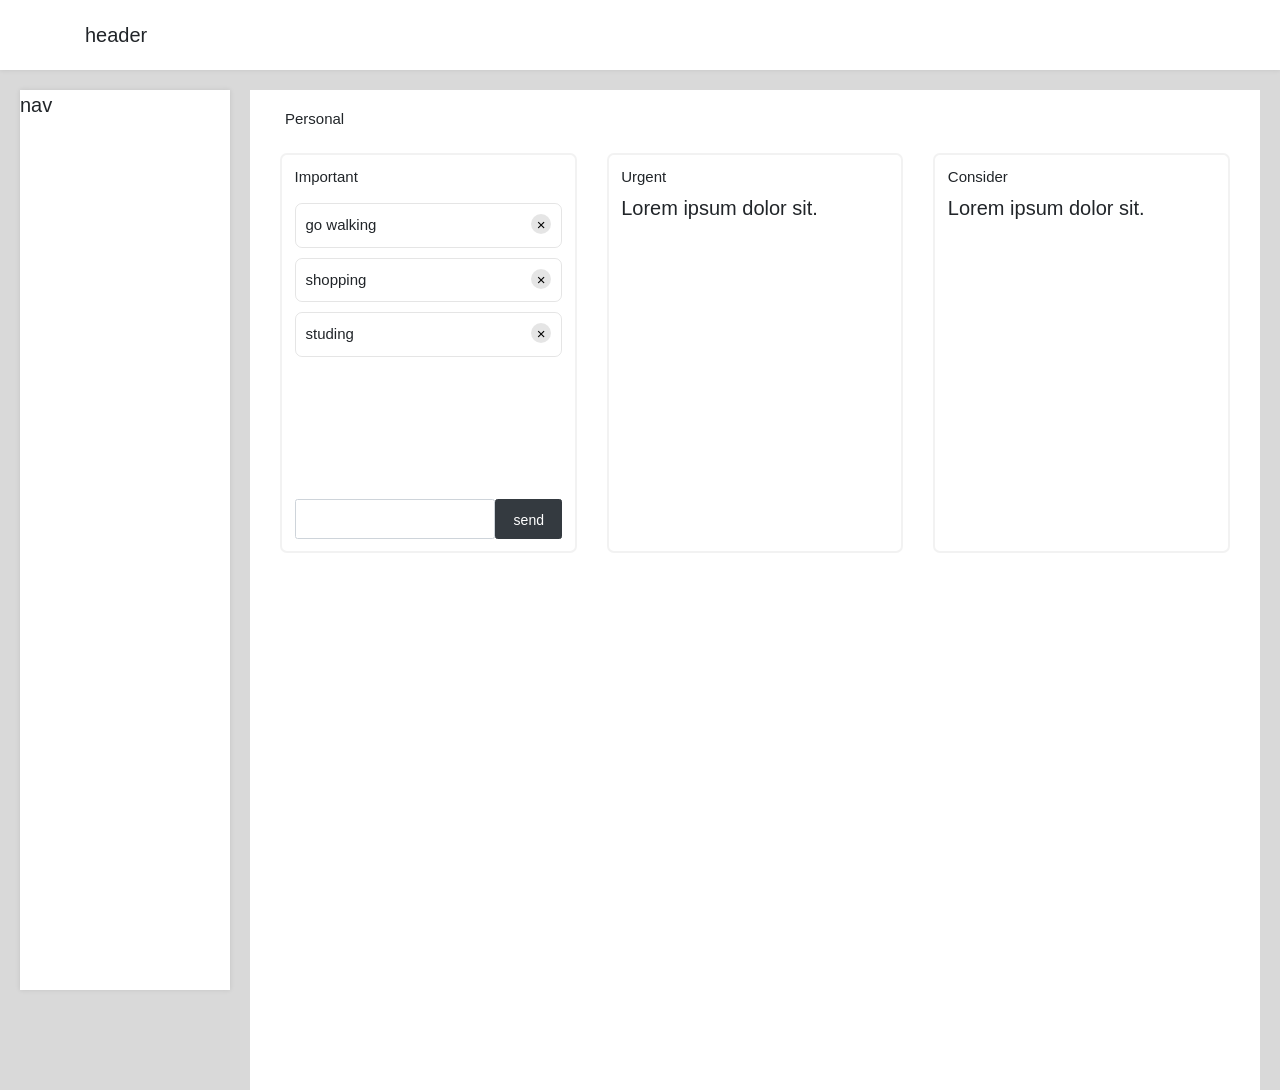
==== index.html @ 95eb4b34 "27_10_2019_first" ====
<!DOCTYPE html>
<html lang="en">

<head>
    <meta charset="UTF-8">
    <meta name="viewport" content="width=device-width, initial-scale=1.0">
    <meta http-equiv="X-UA-Compatible" content="ie=edge">
    <title>plan lover project</title>
    <link rel="stylesheet" href="https://stackpath.bootstrapcdn.com/bootstrap/4.3.1/css/bootstrap.min.css" integrity="sha384-ggOyR0iXCbMQv3Xipma34MD+dH/1fQ784/j6cY/iJTQUOhcWr7x9JvoRxT2MZw1T" crossorigin="anonymous">
    <link rel="stylesheet" href="css/style.css">

</head>

<body>

    <div class="row">
        <header class="header">
            <div class="container">
                header
            </div>
        </header>
    </div>

    <div class="row nav-main">
        <nav class="nav col-md-2">
            nav
        </nav>

        <main class="main col-md-10">
            <div class="container main-content">
                <h4 class="category">Personal</h4>
                <div class="row">
                    <div class="col-md-4">
                        <div class="card" id="important">
                            <div class="card-body">
                                <h5 class="card-title">Important</h5>
                                <ul class="task">
                                    <li class="task-item">go walking
                                        <button class="remove-item">&times;</button>
                                    </li>
                                    <li class="task-item">shopping
                                        <button class="remove-item">&times;</button>
                                    </li>
                                    <li class="task-item">studing
                                        <button class="remove-item">&times;</button>
                                    </li>
                                </ul>
                                <form class="form-inline form-commit">
                                    <input type="text" class="form-control w-75">
                                    <input type="submit" class="btn btn-dark commit" value="send">
                                </form>
                            </div>
                        </div>
                    </div>
                    <div class="col-md-4">
                        <div class="card" id="urgent">
                            <div class="card-body">
                                <h5 class="card-title">Urgent</h5>
                                <p class="card-text">
                                    Lorem ipsum dolor sit.
                                </p>
                            </div>
                        </div>
                    </div>
                    <div class="col-md-4">
                        <div class="card" id="consider">
                            <div class="card-body">
                                <h5 class="card-title">Consider</h5>
                                <p class="card-text">
                                    Lorem ipsum dolor sit.
                                </p>
                            </div>
                        </div>
                    </div>


                </div>
            </div>
        </main>
    </div>




    <script src="js/script.js"></script>
</body>

</html>
---- css/style.css ----
/* variables */

:root {
    --white-light: #d9d9d9;
    --box-shadow: 0 0 5px rgba(0, 0, 0, 0.1);
}


/* reset */

*,
*::before,
*::after {
    margin: 0;
    padding: 0;
    box-sizing: border-box;
}

.row {
    margin-right: 0px;
    margin-left: 0px;
}

html {
    font-size: 10px;
}

body {
    background-color: var(--white-light);
}

.header {
    background-color: #fff;
    padding: 2rem;
    font-size: 2rem;
    width: 100%;
    box-shadow: var(--box-shadow);
}

.nav-main {
    font-size: 20px;
    margin-top: 2rem;
    padding-left: 2rem;
}

.nav {
    height: 100vh;
    box-shadow: var(--box-shadow);
    background-color: #fff;
}

.main {
    padding: 0rem 2rem;
}

.main-content {
    background-color: #fff;
    height: 1000px;
}


/* card */

.category {
    padding: 2rem;
    font-size: 1.5rem;
}

.card {
    min-height: 400px;
    border: 2px solid rgba(0, 0, 0, 0.05);
    border-radius: 7px;
}

.card-body {
    display: flex;
    flex-direction: column;
}

.card-title {
    font-size: 1.5rem;
}

ul.task {
    list-style: none;
}

ul.task li.task-item {
    border: 1px solid rgba(0, 0, 0, 0.1);
    border-radius: 7px;
    font-size: 1.5rem;
    padding: 1rem;
    margin-top: 1rem;
    display: flex;
}

.remove-item {
    width: 20px;
    height: 20px;
    background-color: rgba(0, 0, 0, 0.1);
    border-radius: 50%;
    border: none;
    outline: none;
    margin-left: auto;
    /* display: flex;
    align-items: center;
    justify-content: center; */
}

#important:hover {
    border-width: 2px;
    border-color: var(--danger);
}

#urgent:hover {
    border-width: 2px;
    border-color: var(--warning);
}

#consider:hover {
    border-width: 2px;
    border-color: var(--success);
}


/* form commit */

.form-commit {
    display: flex;
    margin-top: auto;
}

.form-commit input {
    flex: 4;
    padding: 1rem;
    height: 40px;
}

.form-commit .commit {
    flex: 1;
    font-size: 1.4rem;
}
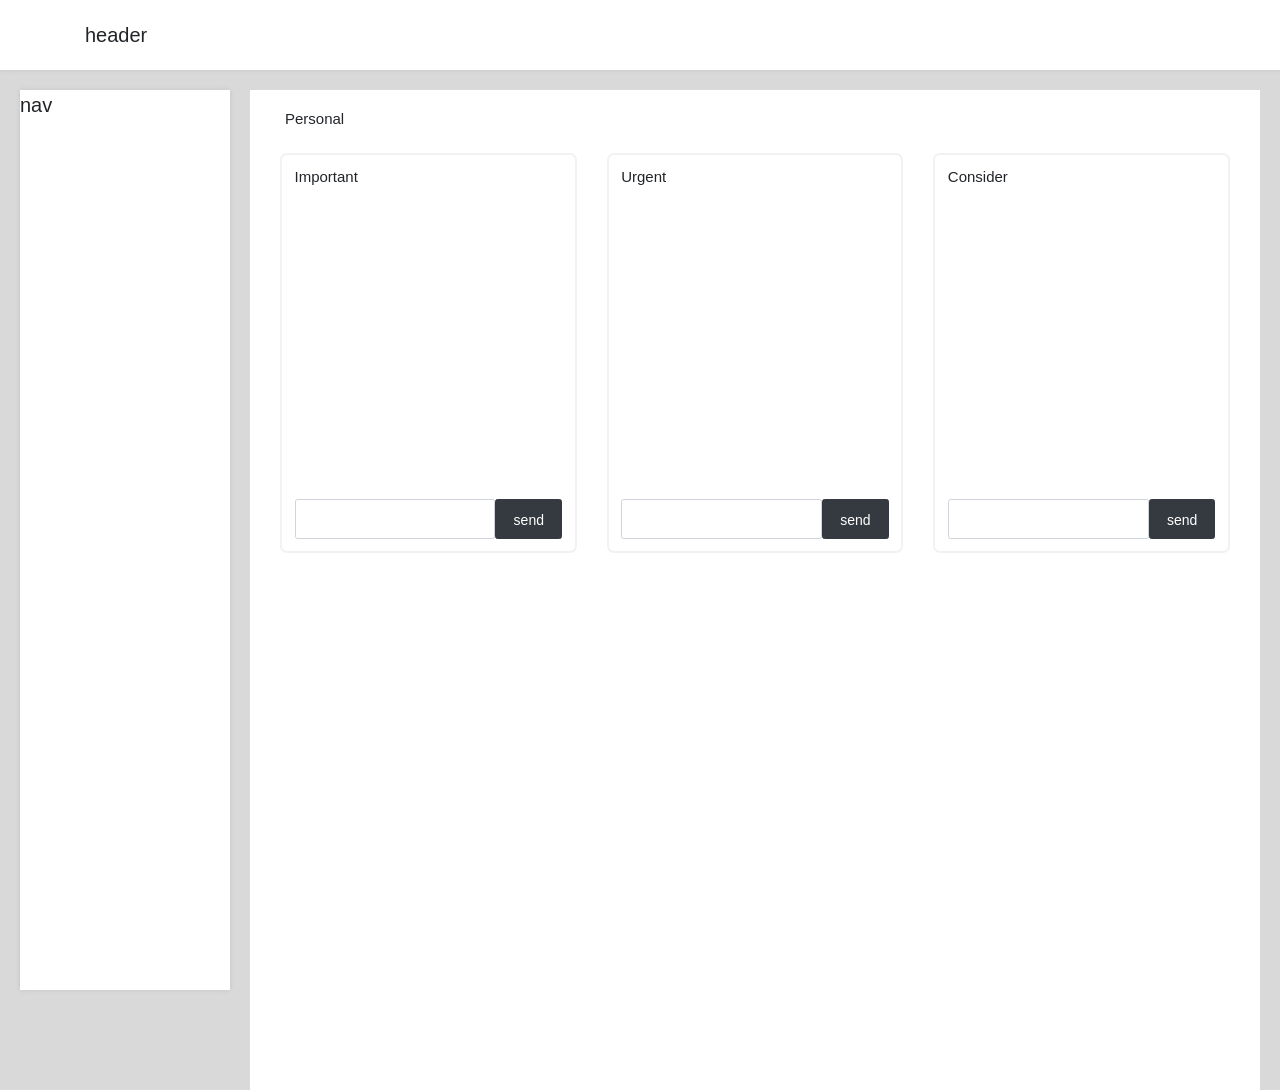
==== commit 758fbdf8: "27_10_2019_second" ====
--- a/index.html
+++ b/index.html
@@ -29,21 +29,13 @@
         <main class="main col-md-10">
             <div class="container main-content">
                 <h4 class="category">Personal</h4>
-                <div class="row">
+                <div class="row" id="card-holder">
                     <div class="col-md-4">
                         <div class="card" id="important">
                             <div class="card-body">
                                 <h5 class="card-title">Important</h5>
                                 <ul class="task">
-                                    <li class="task-item">go walking
-                                        <button class="remove-item">&times;</button>
-                                    </li>
-                                    <li class="task-item">shopping
-                                        <button class="remove-item">&times;</button>
-                                    </li>
-                                    <li class="task-item">studing
-                                        <button class="remove-item">&times;</button>
-                                    </li>
+
                                 </ul>
                                 <form class="form-inline form-commit">
                                     <input type="text" class="form-control w-75">
@@ -56,9 +48,13 @@
                         <div class="card" id="urgent">
                             <div class="card-body">
                                 <h5 class="card-title">Urgent</h5>
-                                <p class="card-text">
-                                    Lorem ipsum dolor sit.
-                                </p>
+                                <ul class="task">
+
+                                </ul>
+                                <form class="form-inline form-commit">
+                                    <input type="text" class="form-control w-75">
+                                    <input type="submit" class="btn btn-dark commit" value="send">
+                                </form>
                             </div>
                         </div>
                     </div>
@@ -66,9 +62,13 @@
                         <div class="card" id="consider">
                             <div class="card-body">
                                 <h5 class="card-title">Consider</h5>
-                                <p class="card-text">
-                                    Lorem ipsum dolor sit.
-                                </p>
+                                <ul class="task">
+
+                                </ul>
+                                <form class="form-inline form-commit">
+                                    <input type="text" class="form-control w-75">
+                                    <input type="submit" class="btn btn-dark commit" value="send">
+                                </form>
                             </div>
                         </div>
                     </div>
--- a/css/style.css
+++ b/css/style.css
@@ -86,7 +86,7 @@
 }
 
 ul.task li.task-item {
-    border: 1px solid rgba(0, 0, 0, 0.1);
+    border: 2px solid rgba(0, 0, 0, 0.05);
     border-radius: 7px;
     font-size: 1.5rem;
     padding: 1rem;
@@ -107,17 +107,17 @@
     justify-content: center; */
 }
 
-#important:hover {
+#important .task-item:hover {
     border-width: 2px;
     border-color: var(--danger);
 }
 
-#urgent:hover {
+#urgent .task-item:hover {
     border-width: 2px;
     border-color: var(--warning);
 }
 
-#consider:hover {
+#consider .task-item:hover {
     border-width: 2px;
     border-color: var(--success);
 }
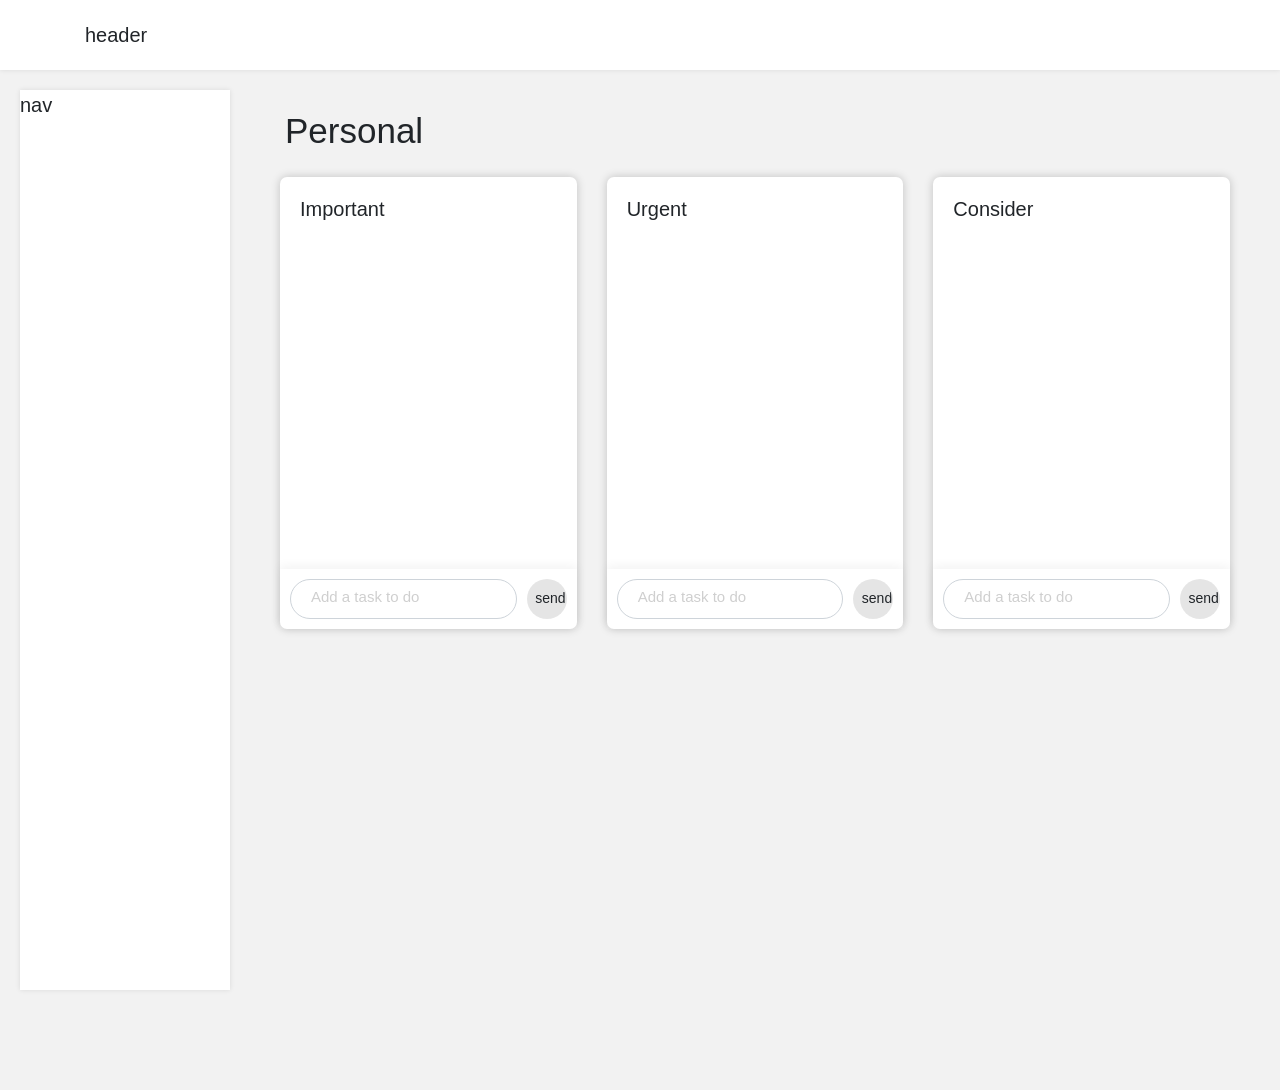
==== commit 76af6a0e: "28_10_2019_second" ====
--- a/index.html
+++ b/index.html
@@ -38,8 +38,8 @@
 
                                 </ul>
                                 <form class="form-inline form-commit">
-                                    <input type="text" class="form-control w-75">
-                                    <input type="submit" class="btn btn-dark commit" value="send">
+                                    <input type="text" class="form-control w-75" placeholder="Add a task to do">
+                                    <input type="submit" class="btn commit" value="send">
                                 </form>
                             </div>
                         </div>
@@ -52,8 +52,8 @@
 
                                 </ul>
                                 <form class="form-inline form-commit">
-                                    <input type="text" class="form-control w-75">
-                                    <input type="submit" class="btn btn-dark commit" value="send">
+                                    <input type="text" class="form-control w-75" placeholder="Add a task to do">
+                                    <input type="submit" class="btn commit" value="send">
                                 </form>
                             </div>
                         </div>
@@ -66,8 +66,8 @@
 
                                 </ul>
                                 <form class="form-inline form-commit">
-                                    <input type="text" class="form-control w-75">
-                                    <input type="submit" class="btn btn-dark commit" value="send">
+                                    <input type="text" class="form-control w-75" placeholder="Add a task to do">
+                                    <input type="submit" class="btn commit" value="send">
                                 </form>
                             </div>
                         </div>
@@ -82,6 +82,7 @@
 
 
 
+    <script src="js/function.js"></script>
     <script src="js/script.js"></script>
 </body>
 
--- a/css/style.css
+++ b/css/style.css
@@ -1,7 +1,7 @@
 /* variables */
 
 :root {
-    --white-light: #d9d9d9;
+    --white-light: rgba(0, 0, 0, 0.05);
     --box-shadow: 0 0 5px rgba(0, 0, 0, 0.1);
 }
 
@@ -54,7 +54,7 @@
 }
 
 .main-content {
-    background-color: #fff;
+    
     height: 1000px;
 }
 
@@ -63,32 +63,44 @@
 
 .category {
     padding: 2rem;
-    font-size: 1.5rem;
+    font-size: 3.5rem;
 }
 
 .card {
     min-height: 400px;
     border: 2px solid rgba(0, 0, 0, 0.05);
     border-radius: 7px;
+    box-shadow: 0 0 10px rgba(0,0,0,0.2);
+    border: 0px;
+    
+    
 }
 
 .card-body {
     display: flex;
     flex-direction: column;
+    padding: 0px;
 }
 
 .card-title {
-    font-size: 1.5rem;
+    font-size: 2rem;
+    padding: 2rem 2rem;
 }
 
 ul.task {
     list-style: none;
+    height: 300px;
+    /* border: 2px solid red; */
+    padding: 1rem 2rem;
+    overflow-y: scroll;;
 }
 
 ul.task li.task-item {
-    border: 2px solid rgba(0, 0, 0, 0.05);
+    border: 1px solid rgba(0, 0, 0, 0.05);
     border-radius: 7px;
     font-size: 1.5rem;
+    transition: all .3s;
+
     padding: 1rem;
     margin-top: 1rem;
     display: flex;
@@ -107,19 +119,12 @@
     justify-content: center; */
 }
 
-#important .task-item:hover {
-    border-width: 2px;
-    border-color: var(--danger);
-}
-
-#urgent .task-item:hover {
-    border-width: 2px;
-    border-color: var(--warning);
-}
-
-#consider .task-item:hover {
-    border-width: 2px;
-    border-color: var(--success);
+#important .task-item:hover ,
+#urgent .task-item:hover ,
+#consider .task-item:hover
+{
+    border-width: 1px;
+    border-color: var(--primary);
 }
 
 
@@ -128,15 +133,58 @@
 .form-commit {
     display: flex;
     margin-top: auto;
+    justify-content: space-between;
+    margin-top: 1rem;
+    padding: 1rem;
+    box-shadow: 0 -3px 10px rgba(0,0,0,0.05);
 }
 
-.form-commit input {
-    flex: 4;
+
+.form-commit .form-control {
     padding: 1rem;
     height: 40px;
+    border-radius: 30px;
+    flex: 1; 
+}
+.form-commit .form-control::placeholder{
+    font-size: 1.5rem;
+    color: rgb(207, 207, 207);
+    text-indent: 10px;
 }
 
 .form-commit .commit {
-    flex: 1;
     font-size: 1.4rem;
-}+    width: 40px;
+    height: 40px;
+    border-radius: 50%;
+    margin-left: 1rem;
+    background-color: rgba(0, 0, 0, 0.1);
+    transition: all .3s;
+}
+.form-commit .commit:hover{
+    background-color: var(--primary);
+    color: #fff;
+}
+
+
+
+/* scrollbar */
+/* width */
+::-webkit-scrollbar {
+    width: 13px;
+  }
+  
+  /* Track */
+  ::-webkit-scrollbar-track {
+    background:rgba(0, 0, 0, 0.1); 
+  }
+  
+  /* Handle */
+  ::-webkit-scrollbar-thumb {
+    background: rgba(0,0,0,0.4); 
+  }
+  
+  /* Handle on hover */
+  ::-webkit-scrollbar-thumb:hover {
+    background: rgba(0,0,0,0.4); 
+  }
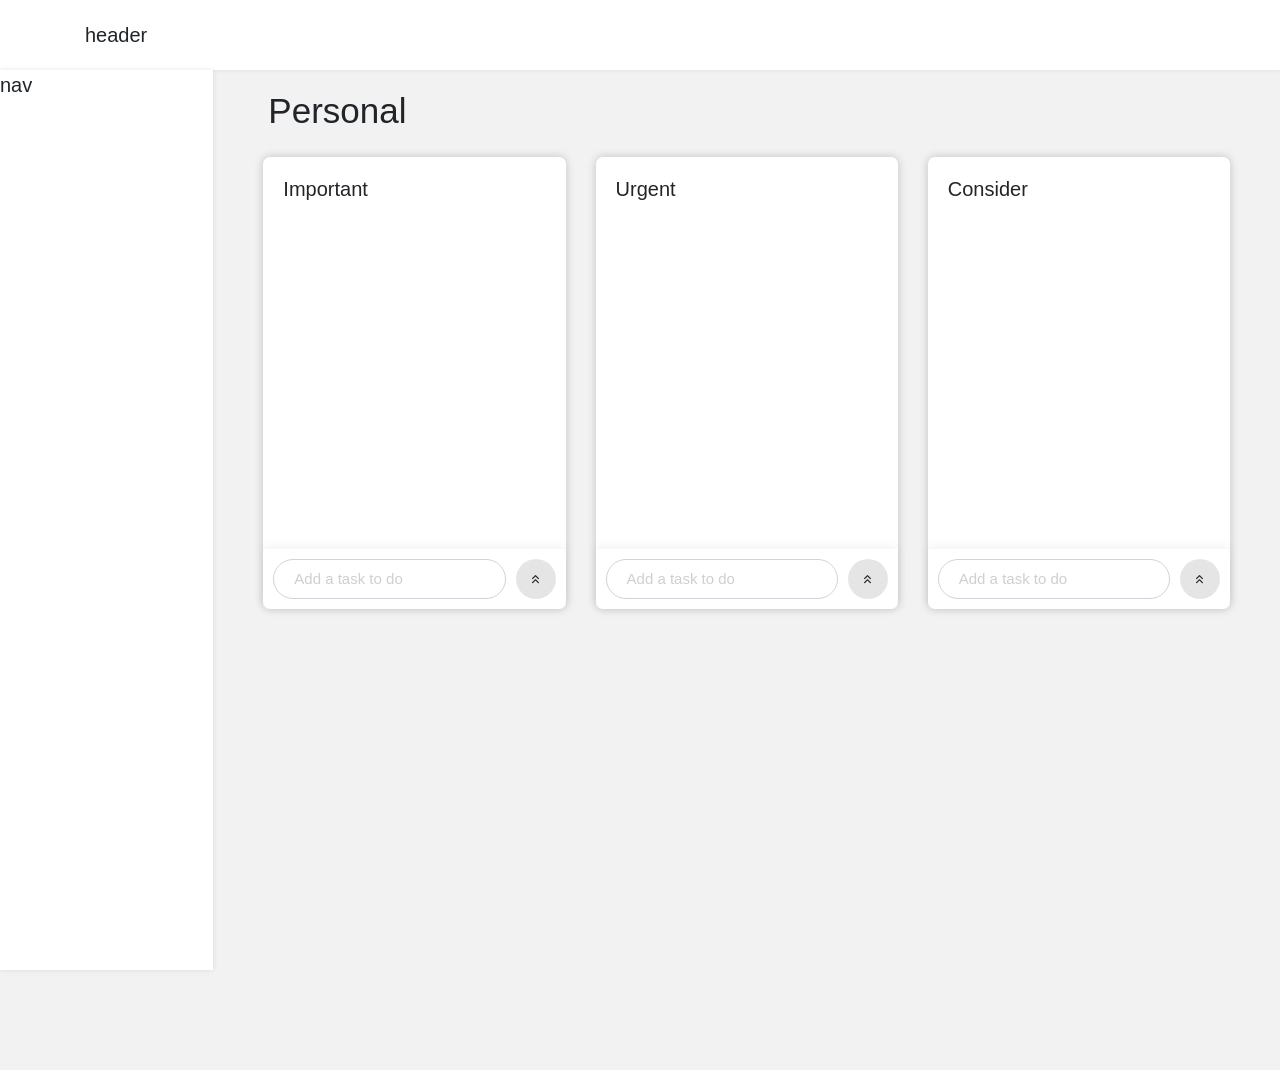
==== commit 0aab2eef: "29_10_2019" ====
--- a/index.html
+++ b/index.html
@@ -8,6 +8,7 @@
     <title>plan lover project</title>
     <link rel="stylesheet" href="https://stackpath.bootstrapcdn.com/bootstrap/4.3.1/css/bootstrap.min.css" integrity="sha384-ggOyR0iXCbMQv3Xipma34MD+dH/1fQ784/j6cY/iJTQUOhcWr7x9JvoRxT2MZw1T" crossorigin="anonymous">
     <link rel="stylesheet" href="css/style.css">
+    <link rel="stylesheet" href="icon/style.css">
 
 </head>
 
@@ -39,7 +40,7 @@
                                 </ul>
                                 <form class="form-inline form-commit">
                                     <input type="text" class="form-control w-75" placeholder="Add a task to do">
-                                    <input type="submit" class="btn commit" value="send">
+                                    <button type="submit" class="btn commit icon-chevrons-up" value=""></button>
                                 </form>
                             </div>
                         </div>
@@ -53,7 +54,7 @@
                                 </ul>
                                 <form class="form-inline form-commit">
                                     <input type="text" class="form-control w-75" placeholder="Add a task to do">
-                                    <input type="submit" class="btn commit" value="send">
+                                    <button type="submit" class="btn commit icon-chevrons-up" value=""></button>
                                 </form>
                             </div>
                         </div>
@@ -67,7 +68,7 @@
                                 </ul>
                                 <form class="form-inline form-commit">
                                     <input type="text" class="form-control w-75" placeholder="Add a task to do">
-                                    <input type="submit" class="btn commit" value="send">
+                                    <button type="submit" class="btn commit icon-chevrons-up" value=""></button>
                                 </form>
                             </div>
                         </div>
@@ -82,6 +83,7 @@
 
 
 
+    <script src="js/uuidv4.js"></script>
     <script src="js/function.js"></script>
     <script src="js/script.js"></script>
 </body>
--- a/css/style.css
+++ b/css/style.css
@@ -39,8 +39,8 @@
 
 .nav-main {
     font-size: 20px;
-    margin-top: 2rem;
-    padding-left: 2rem;
+    /* margin-top: 2rem; */
+    /* padding-left: 2rem; */
 }
 
 .nav {
@@ -145,11 +145,17 @@
     height: 40px;
     border-radius: 30px;
     flex: 1; 
+    font-size: 1.5rem;
+    text-indent: 1rem;
 }
 .form-commit .form-control::placeholder{
     font-size: 1.5rem;
     color: rgb(207, 207, 207);
     text-indent: 10px;
+}
+.form-commit .form-control:focus+.commit{
+    background-color: var(--primary);
+    color: #fff;
 }
 
 .form-commit .commit {
@@ -165,7 +171,29 @@
     background-color: var(--primary);
     color: #fff;
 }
-
+.remove-item{
+    display: flex;
+    align-items: center;
+    justify-content: center;
+}
+.remove-item::before{
+    
+    font-size: 1rem;
+    
+
+
+}
+.remove-item:hover{
+    background-color: var(--danger);
+    opacity: .8;
+    outline: none;
+}
+
+.remove-item:hover::before{
+    
+    color: #fff;
+    
+}
 
 
 /* scrollbar */
--- a/icon/style.css
+++ b/icon/style.css
@@ -0,0 +1,866 @@
+@font-face {
+  font-family: 'icomoon';
+  src:  url('icomoon.eot?i30ifi');
+  src:  url('icomoon.eot?i30ifi#iefix') format('embedded-opentype'),
+    url('icomoon.ttf?i30ifi') format('truetype'),
+    url('icomoon.woff?i30ifi') format('woff'),
+    url('icomoon.svg?i30ifi#icomoon') format('svg');
+  font-weight: normal;
+  font-style: normal;
+}
+
+[class^="icon-"], [class*=" icon-"] {
+  /* use !important to prevent issues with browser extensions that change fonts */
+  font-family: 'icomoon' !important;
+  speak: none;
+  font-style: normal;
+  font-weight: normal;
+  font-variant: normal;
+  text-transform: none;
+  line-height: 1;
+
+  /* Better Font Rendering =========== */
+  -webkit-font-smoothing: antialiased;
+  -moz-osx-font-smoothing: grayscale;
+}
+
+.icon-activity:before {
+  content: "\e900";
+}
+.icon-airplay:before {
+  content: "\e901";
+}
+.icon-alert-circle:before {
+  content: "\e902";
+}
+.icon-alert-octagon:before {
+  content: "\e903";
+}
+.icon-alert-triangle:before {
+  content: "\e904";
+}
+.icon-align-center:before {
+  content: "\e905";
+}
+.icon-align-justify:before {
+  content: "\e906";
+}
+.icon-align-left:before {
+  content: "\e907";
+}
+.icon-align-right:before {
+  content: "\e908";
+}
+.icon-anchor:before {
+  content: "\e909";
+}
+.icon-aperture:before {
+  content: "\e90a";
+}
+.icon-archive:before {
+  content: "\e90b";
+}
+.icon-arrow-down-circle:before {
+  content: "\e90c";
+}
+.icon-arrow-down-left:before {
+  content: "\e90d";
+}
+.icon-arrow-down-right:before {
+  content: "\e90e";
+}
+.icon-arrow-down:before {
+  content: "\e90f";
+}
+.icon-arrow-left-circle:before {
+  content: "\e910";
+}
+.icon-arrow-left:before {
+  content: "\e911";
+}
+.icon-arrow-right-circle:before {
+  content: "\e912";
+}
+.icon-arrow-right:before {
+  content: "\e913";
+}
+.icon-arrow-up-circle:before {
+  content: "\e914";
+}
+.icon-arrow-up-left:before {
+  content: "\e915";
+}
+.icon-arrow-up-right:before {
+  content: "\e916";
+}
+.icon-arrow-up:before {
+  content: "\e917";
+}
+.icon-at-sign:before {
+  content: "\e918";
+}
+.icon-award:before {
+  content: "\e919";
+}
+.icon-bar-chart-2:before {
+  content: "\e91a";
+}
+.icon-bar-chart:before {
+  content: "\e91b";
+}
+.icon-battery-charging:before {
+  content: "\e91c";
+}
+.icon-battery:before {
+  content: "\e91d";
+}
+.icon-bell-off:before {
+  content: "\e91e";
+}
+.icon-bell:before {
+  content: "\e91f";
+}
+.icon-bluetooth:before {
+  content: "\e920";
+}
+.icon-bold:before {
+  content: "\e921";
+}
+.icon-book-open:before {
+  content: "\e922";
+}
+.icon-book:before {
+  content: "\e923";
+}
+.icon-bookmark:before {
+  content: "\e924";
+}
+.icon-box:before {
+  content: "\e925";
+}
+.icon-briefcase:before {
+  content: "\e926";
+}
+.icon-calendar:before {
+  content: "\e927";
+}
+.icon-camera-off:before {
+  content: "\e928";
+}
+.icon-camera:before {
+  content: "\e929";
+}
+.icon-cast:before {
+  content: "\e92a";
+}
+.icon-check-circle:before {
+  content: "\e92b";
+}
+.icon-check-square:before {
+  content: "\e92c";
+}
+.icon-check:before {
+  content: "\e92d";
+}
+.icon-chevron-down:before {
+  content: "\e92e";
+}
+.icon-chevron-left:before {
+  content: "\e92f";
+}
+.icon-chevron-right:before {
+  content: "\e930";
+}
+.icon-chevron-up:before {
+  content: "\e931";
+}
+.icon-chevrons-down:before {
+  content: "\e932";
+}
+.icon-chevrons-left:before {
+  content: "\e933";
+}
+.icon-chevrons-right:before {
+  content: "\e934";
+}
+.icon-chevrons-up:before {
+  content: "\e935";
+}
+.icon-chrome:before {
+  content: "\e936";
+}
+.icon-circle:before {
+  content: "\e937";
+}
+.icon-clipboard:before {
+  content: "\e938";
+}
+.icon-clock:before {
+  content: "\e939";
+}
+.icon-cloud-drizzle:before {
+  content: "\e93a";
+}
+.icon-cloud-lightning:before {
+  content: "\e93b";
+}
+.icon-cloud-off:before {
+  content: "\e93c";
+}
+.icon-cloud-rain:before {
+  content: "\e93d";
+}
+.icon-cloud-snow:before {
+  content: "\e93e";
+}
+.icon-cloud:before {
+  content: "\e93f";
+}
+.icon-code:before {
+  content: "\e940";
+}
+.icon-codepen:before {
+  content: "\e941";
+}
+.icon-codesandbox:before {
+  content: "\e942";
+}
+.icon-coffee:before {
+  content: "\e943";
+}
+.icon-columns:before {
+  content: "\e944";
+}
+.icon-command:before {
+  content: "\e945";
+}
+.icon-compass:before {
+  content: "\e946";
+}
+.icon-copy:before {
+  content: "\e947";
+}
+.icon-corner-down-left:before {
+  content: "\e948";
+}
+.icon-corner-down-right:before {
+  content: "\e949";
+}
+.icon-corner-left-down:before {
+  content: "\e94a";
+}
+.icon-corner-left-up:before {
+  content: "\e94b";
+}
+.icon-corner-right-down:before {
+  content: "\e94c";
+}
+.icon-corner-right-up:before {
+  content: "\e94d";
+}
+.icon-corner-up-left:before {
+  content: "\e94e";
+}
+.icon-corner-up-right:before {
+  content: "\e94f";
+}
+.icon-cpu:before {
+  content: "\e950";
+}
+.icon-credit-card:before {
+  content: "\e951";
+}
+.icon-crop:before {
+  content: "\e952";
+}
+.icon-crosshair:before {
+  content: "\e953";
+}
+.icon-database:before {
+  content: "\e954";
+}
+.icon-delete:before {
+  content: "\e955";
+}
+.icon-disc:before {
+  content: "\e956";
+}
+.icon-dollar-sign:before {
+  content: "\e957";
+}
+.icon-download-cloud:before {
+  content: "\e958";
+}
+.icon-download:before {
+  content: "\e959";
+}
+.icon-droplet:before {
+  content: "\e95a";
+}
+.icon-edit-2:before {
+  content: "\e95b";
+}
+.icon-edit-3:before {
+  content: "\e95c";
+}
+.icon-edit:before {
+  content: "\e95d";
+}
+.icon-external-link:before {
+  content: "\e95e";
+}
+.icon-eye-off:before {
+  content: "\e95f";
+}
+.icon-eye:before {
+  content: "\e960";
+}
+.icon-facebook:before {
+  content: "\e961";
+}
+.icon-fast-forward:before {
+  content: "\e962";
+}
+.icon-feather:before {
+  content: "\e963";
+}
+.icon-figma:before {
+  content: "\e964";
+}
+.icon-file-minus:before {
+  content: "\e965";
+}
+.icon-file-plus:before {
+  content: "\e966";
+}
+.icon-file-text:before {
+  content: "\e967";
+}
+.icon-file:before {
+  content: "\e968";
+}
+.icon-film:before {
+  content: "\e969";
+}
+.icon-filter:before {
+  content: "\e96a";
+}
+.icon-flag:before {
+  content: "\e96b";
+}
+.icon-folder-minus:before {
+  content: "\e96c";
+}
+.icon-folder-plus:before {
+  content: "\e96d";
+}
+.icon-folder:before {
+  content: "\e96e";
+}
+.icon-framer:before {
+  content: "\e96f";
+}
+.icon-frown:before {
+  content: "\e970";
+}
+.icon-gift:before {
+  content: "\e971";
+}
+.icon-git-branch:before {
+  content: "\e972";
+}
+.icon-git-commit:before {
+  content: "\e973";
+}
+.icon-git-merge:before {
+  content: "\e974";
+}
+.icon-git-pull-request:before {
+  content: "\e975";
+}
+.icon-github:before {
+  content: "\e976";
+}
+.icon-gitlab:before {
+  content: "\e977";
+}
+.icon-globe:before {
+  content: "\e978";
+}
+.icon-grid:before {
+  content: "\e979";
+}
+.icon-hard-drive:before {
+  content: "\e97a";
+}
+.icon-hash:before {
+  content: "\e97b";
+}
+.icon-headphones:before {
+  content: "\e97c";
+}
+.icon-heart:before {
+  content: "\e97d";
+}
+.icon-help-circle:before {
+  content: "\e97e";
+}
+.icon-hexagon:before {
+  content: "\e97f";
+}
+.icon-home:before {
+  content: "\e980";
+}
+.icon-image:before {
+  content: "\e981";
+}
+.icon-inbox:before {
+  content: "\e982";
+}
+.icon-info:before {
+  content: "\e983";
+}
+.icon-instagram:before {
+  content: "\e984";
+}
+.icon-italic:before {
+  content: "\e985";
+}
+.icon-key:before {
+  content: "\e986";
+}
+.icon-layers:before {
+  content: "\e987";
+}
+.icon-layout:before {
+  content: "\e988";
+}
+.icon-life-buoy:before {
+  content: "\e989";
+}
+.icon-link-2:before {
+  content: "\e98a";
+}
+.icon-link:before {
+  content: "\e98b";
+}
+.icon-linkedin:before {
+  content: "\e98c";
+}
+.icon-list:before {
+  content: "\e98d";
+}
+.icon-loader:before {
+  content: "\e98e";
+}
+.icon-lock:before {
+  content: "\e98f";
+}
+.icon-log-in:before {
+  content: "\e990";
+}
+.icon-log-out:before {
+  content: "\e991";
+}
+.icon-mail:before {
+  content: "\e992";
+}
+.icon-map-pin:before {
+  content: "\e993";
+}
+.icon-map:before {
+  content: "\e994";
+}
+.icon-maximize-2:before {
+  content: "\e995";
+}
+.icon-maximize:before {
+  content: "\e996";
+}
+.icon-meh:before {
+  content: "\e997";
+}
+.icon-menu:before {
+  content: "\e998";
+}
+.icon-message-circle:before {
+  content: "\e999";
+}
+.icon-message-square:before {
+  content: "\e99a";
+}
+.icon-mic-off:before {
+  content: "\e99b";
+}
+.icon-mic:before {
+  content: "\e99c";
+}
+.icon-minimize-2:before {
+  content: "\e99d";
+}
+.icon-minimize:before {
+  content: "\e99e";
+}
+.icon-minus-circle:before {
+  content: "\e99f";
+}
+.icon-minus-square:before {
+  content: "\e9a0";
+}
+.icon-minus:before {
+  content: "\e9a1";
+}
+.icon-monitor:before {
+  content: "\e9a2";
+}
+.icon-moon:before {
+  content: "\e9a3";
+}
+.icon-more-horizontal:before {
+  content: "\e9a4";
+}
+.icon-more-vertical:before {
+  content: "\e9a5";
+}
+.icon-mouse-pointer:before {
+  content: "\e9a6";
+}
+.icon-move:before {
+  content: "\e9a7";
+}
+.icon-music:before {
+  content: "\e9a8";
+}
+.icon-navigation-2:before {
+  content: "\e9a9";
+}
+.icon-navigation:before {
+  content: "\e9aa";
+}
+.icon-octagon:before {
+  content: "\e9ab";
+}
+.icon-package:before {
+  content: "\e9ac";
+}
+.icon-paperclip:before {
+  content: "\e9ad";
+}
+.icon-pause-circle:before {
+  content: "\e9ae";
+}
+.icon-pause:before {
+  content: "\e9af";
+}
+.icon-pen-tool:before {
+  content: "\e9b0";
+}
+.icon-percent:before {
+  content: "\e9b1";
+}
+.icon-phone-call:before {
+  content: "\e9b2";
+}
+.icon-phone-forwarded:before {
+  content: "\e9b3";
+}
+.icon-phone-incoming:before {
+  content: "\e9b4";
+}
+.icon-phone-missed:before {
+  content: "\e9b5";
+}
+.icon-phone-off:before {
+  content: "\e9b6";
+}
+.icon-phone-outgoing:before {
+  content: "\e9b7";
+}
+.icon-phone:before {
+  content: "\e9b8";
+}
+.icon-pie-chart:before {
+  content: "\e9b9";
+}
+.icon-play-circle:before {
+  content: "\e9ba";
+}
+.icon-play:before {
+  content: "\e9bb";
+}
+.icon-plus-circle:before {
+  content: "\e9bc";
+}
+.icon-plus-square:before {
+  content: "\e9bd";
+}
+.icon-plus:before {
+  content: "\e9be";
+}
+.icon-pocket:before {
+  content: "\e9bf";
+}
+.icon-power:before {
+  content: "\e9c0";
+}
+.icon-printer:before {
+  content: "\e9c1";
+}
+.icon-radio:before {
+  content: "\e9c2";
+}
+.icon-refresh-ccw:before {
+  content: "\e9c3";
+}
+.icon-refresh-cw:before {
+  content: "\e9c4";
+}
+.icon-repeat:before {
+  content: "\e9c5";
+}
+.icon-rewind:before {
+  content: "\e9c6";
+}
+.icon-rotate-ccw:before {
+  content: "\e9c7";
+}
+.icon-rotate-cw:before {
+  content: "\e9c8";
+}
+.icon-rss:before {
+  content: "\e9c9";
+}
+.icon-save:before {
+  content: "\e9ca";
+}
+.icon-scissors:before {
+  content: "\e9cb";
+}
+.icon-search:before {
+  content: "\e9cc";
+}
+.icon-send:before {
+  content: "\e9cd";
+}
+.icon-server:before {
+  content: "\e9ce";
+}
+.icon-settings:before {
+  content: "\e9cf";
+}
+.icon-share-2:before {
+  content: "\e9d0";
+}
+.icon-share:before {
+  content: "\e9d1";
+}
+.icon-shield-off:before {
+  content: "\e9d2";
+}
+.icon-shield:before {
+  content: "\e9d3";
+}
+.icon-shopping-bag:before {
+  content: "\e9d4";
+}
+.icon-shopping-cart:before {
+  content: "\e9d5";
+}
+.icon-shuffle:before {
+  content: "\e9d6";
+}
+.icon-sidebar:before {
+  content: "\e9d7";
+}
+.icon-skip-back:before {
+  content: "\e9d8";
+}
+.icon-skip-forward:before {
+  content: "\e9d9";
+}
+.icon-slack:before {
+  content: "\e9da";
+}
+.icon-slash:before {
+  content: "\e9db";
+}
+.icon-sliders:before {
+  content: "\e9dc";
+}
+.icon-smartphone:before {
+  content: "\e9dd";
+}
+.icon-smile:before {
+  content: "\e9de";
+}
+.icon-speaker:before {
+  content: "\e9df";
+}
+.icon-square:before {
+  content: "\e9e0";
+}
+.icon-star:before {
+  content: "\e9e1";
+}
+.icon-stop-circle:before {
+  content: "\e9e2";
+}
+.icon-sun:before {
+  content: "\e9e3";
+}
+.icon-sunrise:before {
+  content: "\e9e4";
+}
+.icon-sunset:before {
+  content: "\e9e5";
+}
+.icon-tablet:before {
+  content: "\e9e6";
+}
+.icon-tag:before {
+  content: "\e9e7";
+}
+.icon-target:before {
+  content: "\e9e8";
+}
+.icon-terminal:before {
+  content: "\e9e9";
+}
+.icon-thermometer:before {
+  content: "\e9ea";
+}
+.icon-thumbs-down:before {
+  content: "\e9eb";
+}
+.icon-thumbs-up:before {
+  content: "\e9ec";
+}
+.icon-toggle-left:before {
+  content: "\e9ed";
+}
+.icon-toggle-right:before {
+  content: "\e9ee";
+}
+.icon-trash-2:before {
+  content: "\e9ef";
+}
+.icon-trash:before {
+  content: "\e9f0";
+}
+.icon-trello:before {
+  content: "\e9f1";
+}
+.icon-trending-down:before {
+  content: "\e9f2";
+}
+.icon-trending-up:before {
+  content: "\e9f3";
+}
+.icon-triangle:before {
+  content: "\e9f4";
+}
+.icon-truck:before {
+  content: "\e9f5";
+}
+.icon-tv:before {
+  content: "\e9f6";
+}
+.icon-twitter:before {
+  content: "\e9f7";
+}
+.icon-type:before {
+  content: "\e9f8";
+}
+.icon-umbrella:before {
+  content: "\e9f9";
+}
+.icon-underline:before {
+  content: "\e9fa";
+}
+.icon-unlock:before {
+  content: "\e9fb";
+}
+.icon-upload-cloud:before {
+  content: "\e9fc";
+}
+.icon-upload:before {
+  content: "\e9fd";
+}
+.icon-user-check:before {
+  content: "\e9fe";
+}
+.icon-user-minus:before {
+  content: "\e9ff";
+}
+.icon-user-plus:before {
+  content: "\ea00";
+}
+.icon-user-x:before {
+  content: "\ea01";
+}
+.icon-user:before {
+  content: "\ea02";
+}
+.icon-users:before {
+  content: "\ea03";
+}
+.icon-video-off:before {
+  content: "\ea04";
+}
+.icon-video:before {
+  content: "\ea05";
+}
+.icon-voicemail:before {
+  content: "\ea06";
+}
+.icon-volume-1:before {
+  content: "\ea07";
+}
+.icon-volume-2:before {
+  content: "\ea08";
+}
+.icon-volume-x:before {
+  content: "\ea09";
+}
+.icon-volume:before {
+  content: "\ea0a";
+}
+.icon-watch:before {
+  content: "\ea0b";
+}
+.icon-wifi-off:before {
+  content: "\ea0c";
+}
+.icon-wifi:before {
+  content: "\ea0d";
+}
+.icon-wind:before {
+  content: "\ea0e";
+}
+.icon-x-circle:before {
+  content: "\ea0f";
+}
+.icon-x-octagon:before {
+  content: "\ea10";
+}
+.icon-x-square:before {
+  content: "\ea11";
+}
+.icon-x:before {
+  content: "\ea12";
+}
+.icon-youtube:before {
+  content: "\ea13";
+}
+.icon-zap-off:before {
+  content: "\ea14";
+}
+.icon-zap:before {
+  content: "\ea15";
+}
+.icon-zoom-in:before {
+  content: "\ea16";
+}
+.icon-zoom-out:before {
+  content: "\ea17";
+}
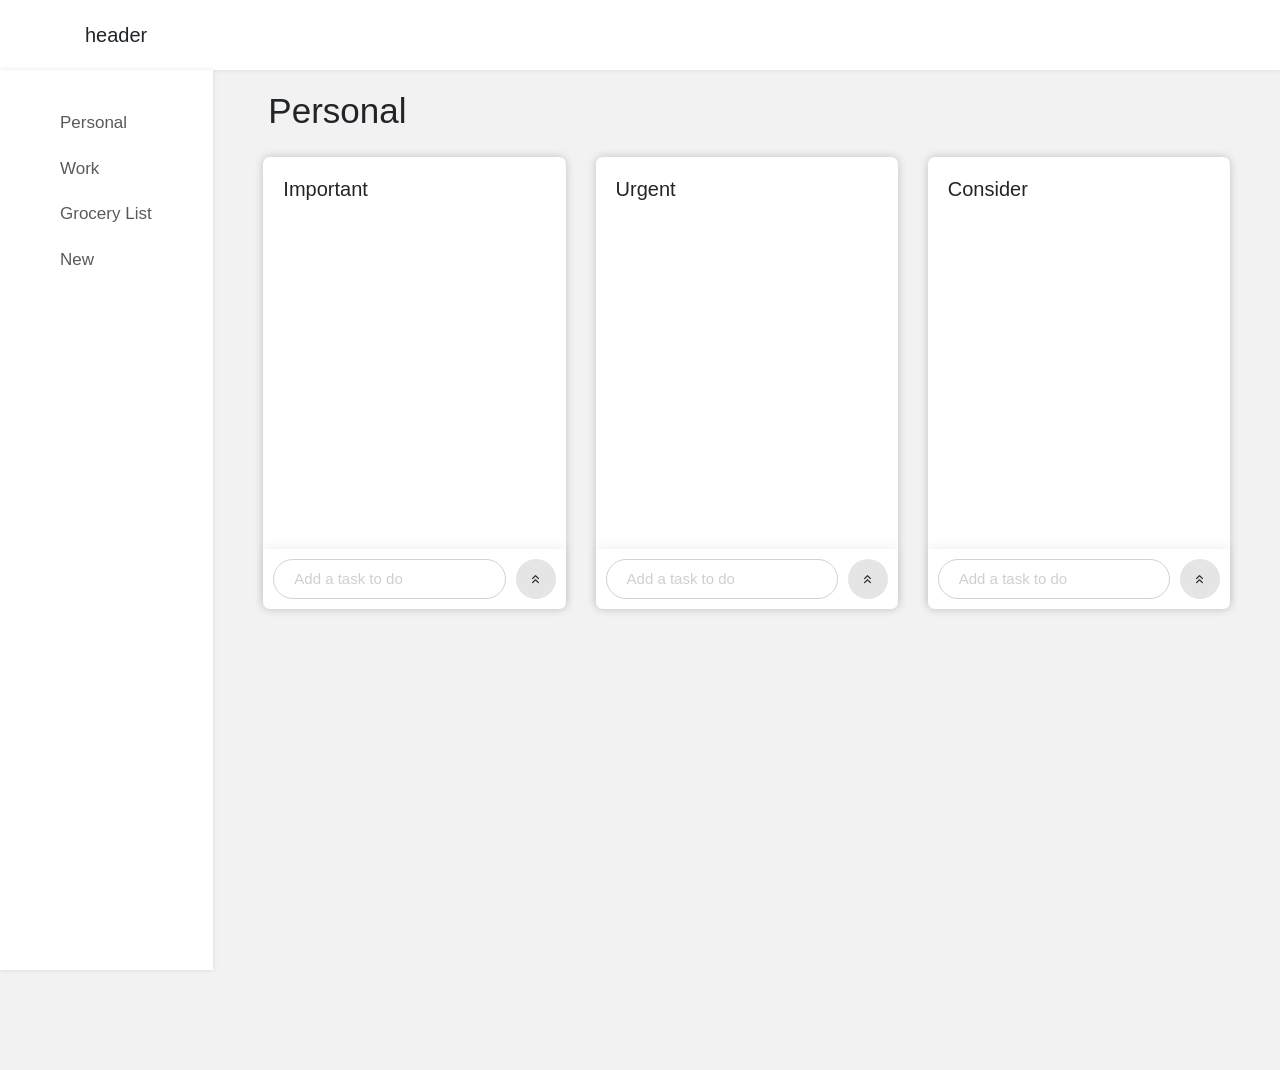
==== commit d8b8c7d6: "11_6_2019" ====
--- a/index.html
+++ b/index.html
@@ -24,7 +24,12 @@
 
     <div class="row nav-main">
         <nav class="nav col-md-2">
-            nav
+            <ul class="my-list">
+                <li>Personal</li>
+                <li>Work</li>
+                <li>Grocery List</li>
+                <li>New</li>
+            </ul>
         </nav>
 
         <main class="main col-md-10">
--- a/css/style.css
+++ b/css/style.css
@@ -3,6 +3,7 @@
 :root {
     --white-light: rgba(0, 0, 0, 0.05);
     --box-shadow: 0 0 5px rgba(0, 0, 0, 0.1);
+    --text-blak : rgba(0,0,0,0.65)
 }
 
 
@@ -47,6 +48,7 @@
     height: 100vh;
     box-shadow: var(--box-shadow);
     background-color: #fff;
+    padding-right: 0px;
 }
 
 .main {
@@ -193,6 +195,34 @@
     
     color: #fff;
     
+}
+
+.edit-todo{
+    display: flex;
+    justify-content: center;
+    width: 20px;
+    height: 20px;
+    border-radius: 50%;
+    text-align: center;
+    margin-right: 5px;
+    background-color: rgba(0, 0, 0, 0.1);
+}
+
+/* nav */
+ul.my-list{
+    list-style: none;
+    margin-top: 3rem;
+    width: 100%;
+}
+ul.my-list li{
+    font-size: 1.7rem;
+    padding:1rem;
+    padding-left: 6rem;
+    
+    color: var(--text-blak);
+}
+ul.my-list li:hover{
+    background-color: var(--white-light);
 }
 
 
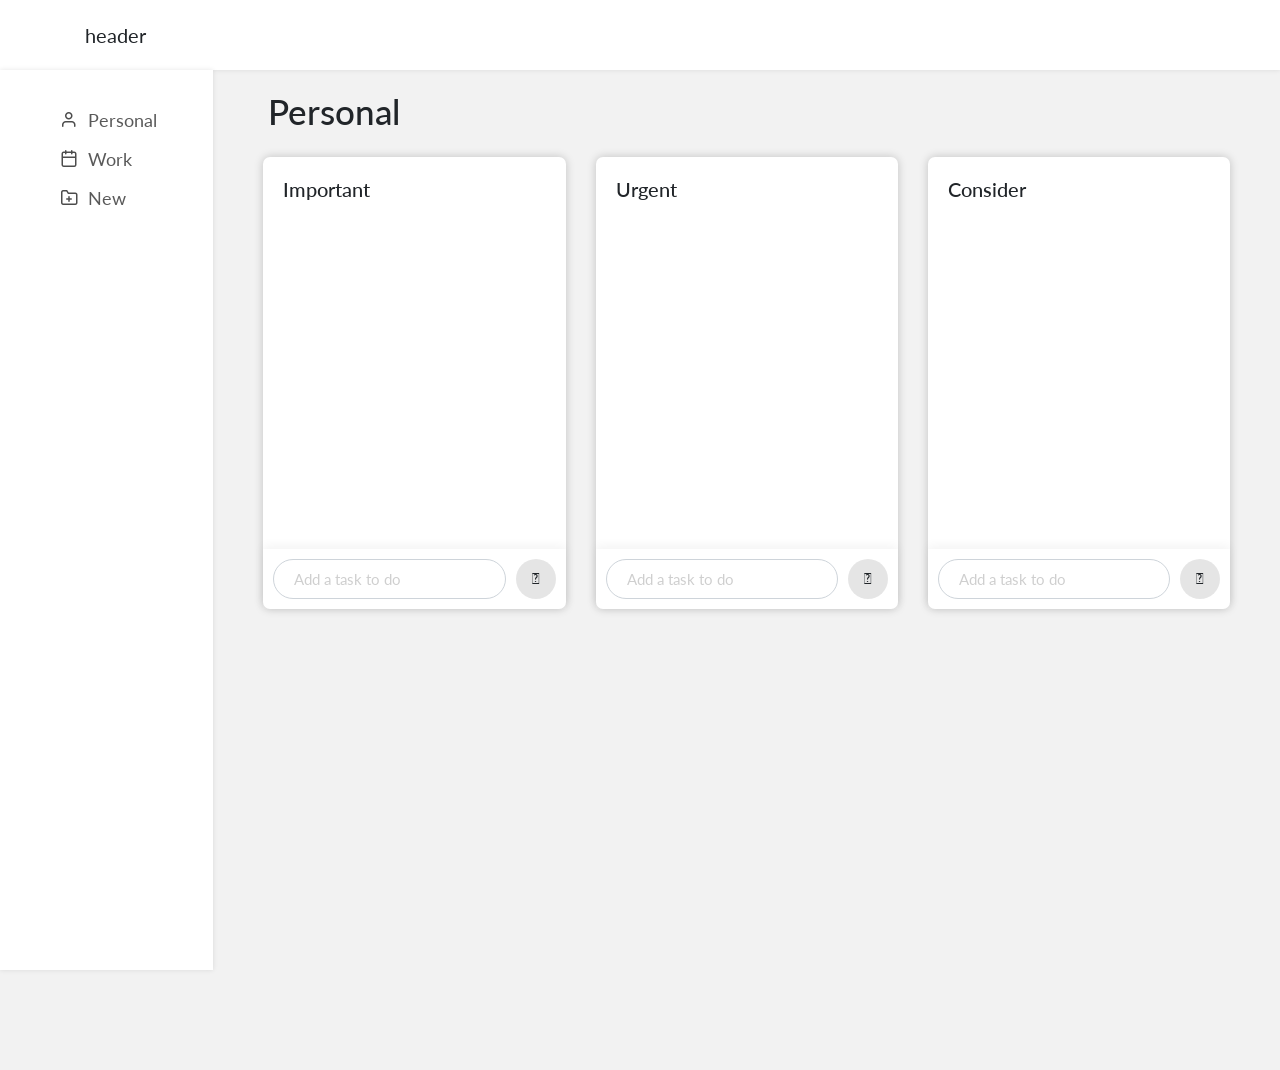
==== commit 068a0f5e: "11_6_2019 second" ====
--- a/index.html
+++ b/index.html
@@ -9,6 +9,7 @@
     <link rel="stylesheet" href="https://stackpath.bootstrapcdn.com/bootstrap/4.3.1/css/bootstrap.min.css" integrity="sha384-ggOyR0iXCbMQv3Xipma34MD+dH/1fQ784/j6cY/iJTQUOhcWr7x9JvoRxT2MZw1T" crossorigin="anonymous">
     <link rel="stylesheet" href="css/style.css">
     <link rel="stylesheet" href="icon/style.css">
+    <link href="https://fonts.googleapis.com/css?family=Lato:300,400,700,900&display=swap" rel="stylesheet"> 
 
 </head>
 
@@ -25,10 +26,9 @@
     <div class="row nav-main">
         <nav class="nav col-md-2">
             <ul class="my-list">
-                <li>Personal</li>
-                <li>Work</li>
-                <li>Grocery List</li>
-                <li>New</li>
+                <li class="icon-user">Personal</li>
+                <li class="icon-calendar">Work</li>
+                <li class="icon-folder-plus">New</li>
             </ul>
         </nav>
 
--- a/css/style.css
+++ b/css/style.css
@@ -28,6 +28,8 @@
 
 body {
     background-color: var(--white-light);
+    font-family: 'Lato', sans-serif;
+    font-weight: 400;
 }
 
 .header {
@@ -116,9 +118,6 @@
     border: none;
     outline: none;
     margin-left: auto;
-    /* display: flex;
-    align-items: center;
-    justify-content: center; */
 }
 
 #important .task-item:hover ,
@@ -179,11 +178,9 @@
     justify-content: center;
 }
 .remove-item::before{
-    
-    font-size: 1rem;
-    
-
-
+
+    font-size: 1.3rem;
+    font-family: icomoon;
 }
 .remove-item:hover{
     background-color: var(--danger);
@@ -206,6 +203,10 @@
     text-align: center;
     margin-right: 5px;
     background-color: rgba(0, 0, 0, 0.1);
+    font-size: 1.3rem;
+}
+.edit-todo::before{
+    font-family: icomoon;
 }
 
 /* nav */
@@ -215,11 +216,16 @@
     width: 100%;
 }
 ul.my-list li{
-    font-size: 1.7rem;
+    font-size: 1.8rem;
     padding:1rem;
     padding-left: 6rem;
     
     color: var(--text-blak);
+}
+ul.my-list li::before{
+    color: rgba(0,0,0,0.7);
+    padding-right: 1rem;
+    font-family: icomoon;
 }
 ul.my-list li:hover{
     background-color: var(--white-light);
--- a/icon/style.css
+++ b/icon/style.css
@@ -11,7 +11,7 @@
 
 [class^="icon-"], [class*=" icon-"] {
   /* use !important to prevent issues with browser extensions that change fonts */
-  font-family: 'icomoon' !important;
+  
   speak: none;
   font-style: normal;
   font-weight: normal;
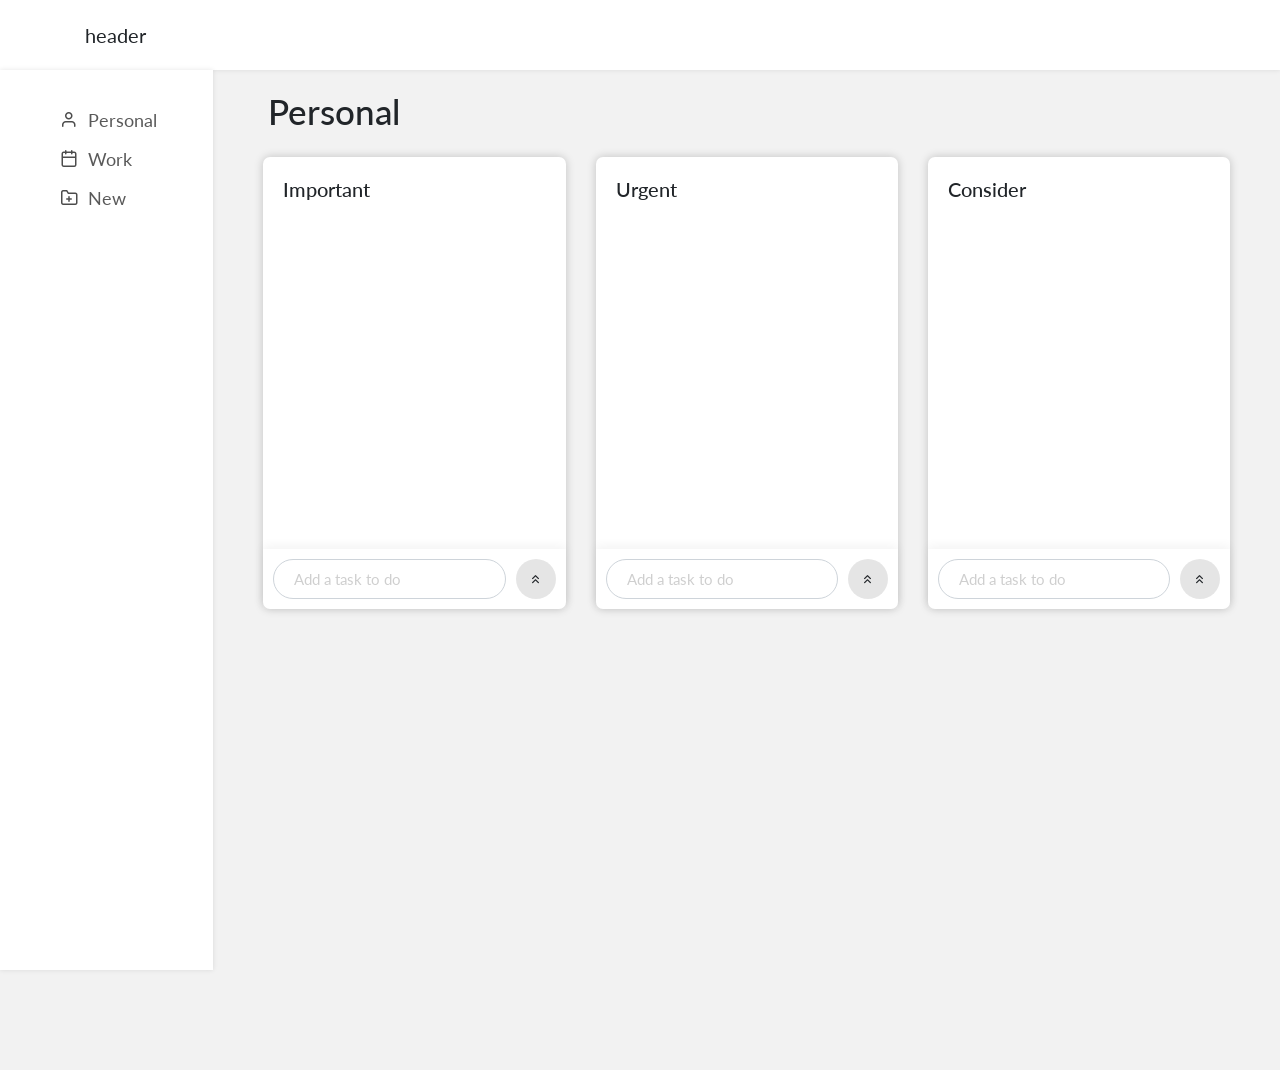
==== commit 049e0f4b: "11_15_2019 second" ====
--- a/index.html
+++ b/index.html
@@ -85,7 +85,15 @@
         </main>
     </div>
 
-
+    <div class="edit-holder">
+        <div class="edit col-4">
+            <form action="" class="mt-3 edit-form">
+                <input type="text" class="form-control my-2" placeholder="Title" id="editTitle">
+                <textarea name="" id="" class="form-control" placeholder="Talk More About this Todo"></textarea>
+                <input type="submit" class="btn btn-primary mt-2 btn-block p-3">
+            </form>
+        </div>
+    </div>
 
 
     <script src="js/uuidv4.js"></script>
--- a/css/style.css
+++ b/css/style.css
@@ -167,6 +167,7 @@
     margin-left: 1rem;
     background-color: rgba(0, 0, 0, 0.1);
     transition: all .3s;
+    font-family: 'icomoon';
 }
 .form-commit .commit:hover{
     background-color: var(--primary);
@@ -229,6 +230,40 @@
 }
 ul.my-list li:hover{
     background-color: var(--white-light);
+}
+
+/* edit holder design */
+.edit-holder{
+    width: 100%;
+    height: 100vh;
+    background-color: rgba(0,0,0,0.6);
+    position: absolute;
+    top: 0;
+    left: 0;
+    display: none;
+    opacity: 0;
+    transition: all .5s;
+}
+.edit{
+    height: 500px;
+    background-color: #fff;
+    position: absolute;
+    left: 50%;
+    top: 50%;
+    transform: translate(-50%,-50%) scale(.4);
+    border-radius: 10px;
+    transition: all .3s;
+    transition-timing-function: cubic-bezier(.17,.67,.84,1.26);
+}
+.edit-form input,
+.edit-form textarea{
+    font-size: 1.5rem;
+    padding: 2rem;
+}
+.edit-form textarea{
+    max-height: 200px;
+    min-height: 200px;
+    margin: 1rem 0;
 }
 
 
